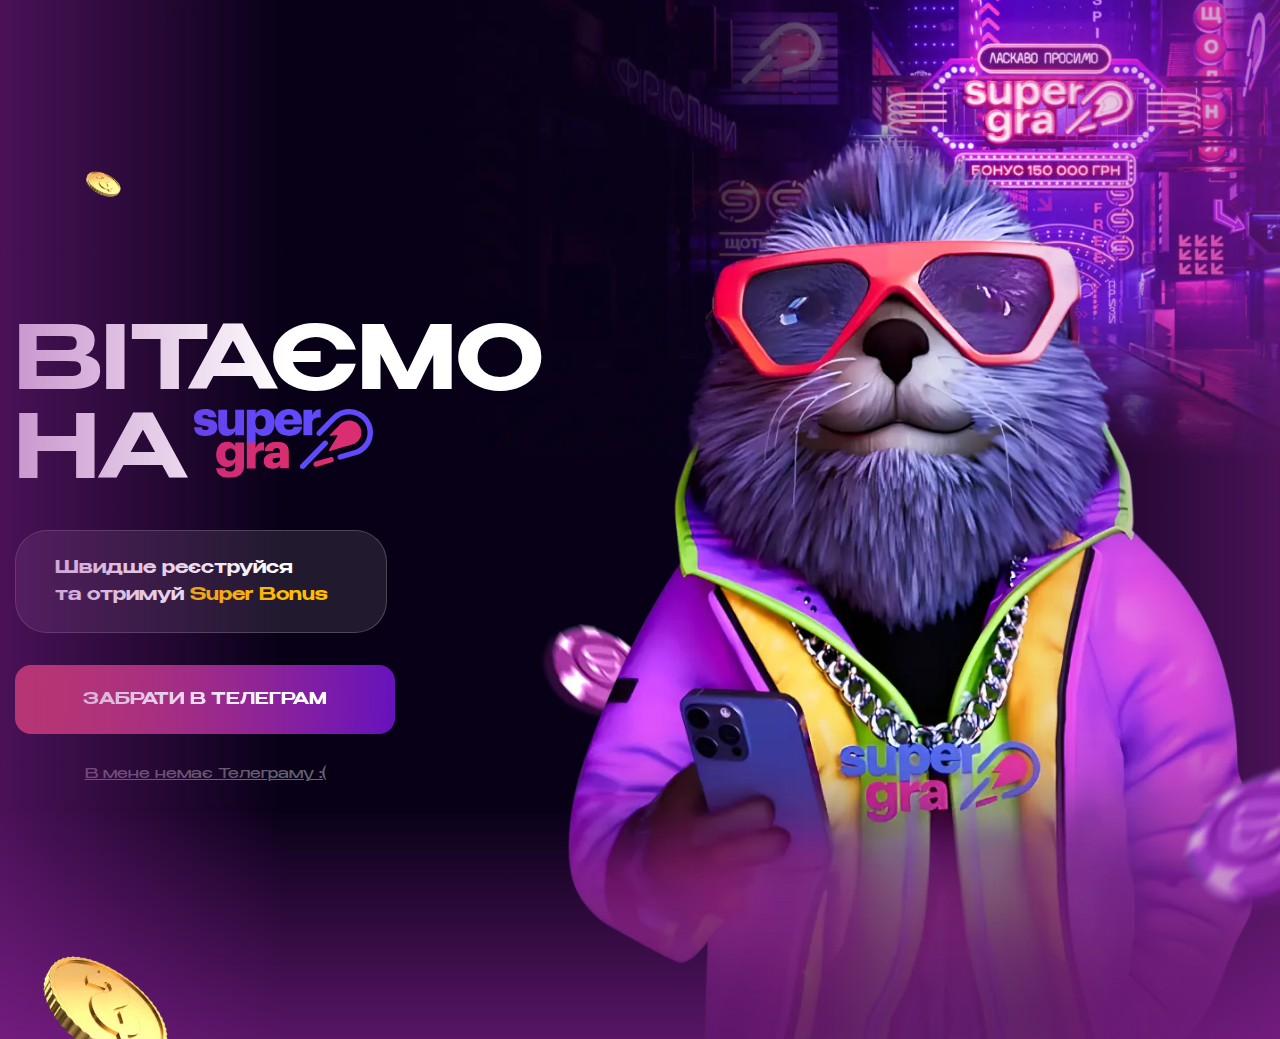
==== index.html @ c42d8935 "first commit" ====
<!DOCTYPE html>
<html lang="en">

<head>
	<title>HomePage</title>
	<meta charset="UTF-8">
	<meta name="format-detection" content="telephone=no">
	<style>
		body {
			opacity: 0;
			visibility: hidden;
			transition: opacity 0.3s ease 0s, visibility 0.3s ease 0s;
		}

		.loaded body {
			opacity: 1;
			visibility: visible;
		}


		/* При використанні прелоадера використати ці стилі */
		/* 
		.loading body>*:not(#fls-preloader) {
				opacity: 0;
				visibility: hidden;
			}

			.loaded body>*:not(#fls-preloader) {
				transition: opacity 0.3s ease 0.1s, visibility 0.3s ease 0.1s;
				opacity: 1;
				visibility: visible;
			}
	*/
	</style>
	<link rel="stylesheet" href="css/style.min.css?_v=20240819234137">
	<link rel="shortcut icon" href="favicon.ico">
	<!-- <meta name="robots" content="noindex, nofollow"> -->
	<meta name="viewport" content="width=device-width, initial-scale=1.0">
</head>

<body>
	<div class="wrapper">
		<main class="page">
			<section class="page__hero hero">
				<div class="hero__bg">
					<img src="img/bg-mob.webp" alt="Image">
					<img src="img/bg.webp" alt="Image">
				</div>
				<div class="hero__gradients">
					<span></span>
				</div>
				<div class="hero__container">
					<div class="hero__content">
						<h1 class="hero__title">
							Вітаємо на
							<svg viewBox="0 0 204 78" fill="none" xmlns="http://www.w3.org/2000/svg">
								<g clip-path="url(#clip0_10_10)">
									<path d="M12.604 0.00179319C19.853 0.00179319 24.9098 2.44553 25.5678 9.38276H16.4818C16.0888 7.43622 15.0187 6.49343 12.694 6.49343C10.5017 6.49343 9.37971 7.43152 9.37971 8.773C9.37971 10.1145 10.7243 10.7149 14.3228 11.1604C22.4713 12.1595 26.406 14.2749 26.406 20.4945C26.4296 27.3943 21.2593 30.49 13.1106 30.49C10.0284 30.49 6.15525 30.0819 3.40913 27.9852C0.426073 25.6916 0 20.6399 0 20.6399H8.89673C9.22814 22.7319 10.1703 23.8951 12.9687 23.9233H13.0539C15.5255 23.9233 16.6523 22.9852 16.6523 21.5358C16.6523 20.0864 15.2318 19.4768 11.1978 18.9232C3.31429 17.896 0 15.6165 0 9.56101C0 3.11158 5.80487 0.00179319 12.604 0.00179319ZM79.0711 0.00179319C85.8561 0.00179319 91.3816 5.01124 91.4858 14.7627V15.5039C91.4858 25.5087 85.9223 30.5134 79.0142 30.5134C74.6252 30.5134 71.4055 28.5012 69.9187 25.6682L69.8714 25.565L69.8335 39.2565L59.8479 39.2237V0.78041H69.9045V5.11443C70.834 3.53042 72.174 2.22127 73.7855 1.32239C75.3971 0.423508 77.2219 -0.0324205 79.0711 0.00179319ZM37.5517 0.78041V18.1352C37.5517 21.4186 38.8443 23.0228 41.7089 23.0228C44.7438 23.0228 46.7135 21.2451 46.7135 17.5255V0.78041H56.7702V29.8614H46.7135V25.3305C45.1368 28.3323 42.2722 30.49 37.386 30.49C31.7043 30.49 27.4949 27.0424 27.4949 19.7019V0.78041H37.5517ZM75.4585 7.50658C71.8411 7.50658 69.6583 10.0676 69.6157 14.8613V15.4523C69.6157 20.4007 71.808 22.9008 75.4585 22.9008C79.1847 22.9008 81.2065 20.3397 81.2444 15.6539V15.0583C81.2444 9.95032 79.0001 7.50658 75.4585 7.50658ZM107.622 30.49C116.5 30.49 121.613 26.7657 122.513 20.2084H113.072C112.679 22.155 111.273 23.656 107.958 23.656C104.364 23.656 102.115 21.4326 101.836 17.5957H122.513V15.0113C122.513 4.56095 115.6 0.00179319 107.565 0.00179319C98.6873 0.00179319 91.6656 5.89304 91.6656 15.2272V15.6727C91.6656 25.171 98.408 30.49 107.622 30.49ZM112.736 11.9859H101.95C102.451 8.50565 104.53 6.56847 107.565 6.56847C110.827 6.56847 112.57 8.50565 112.736 12.0047V11.9859ZM143.464 0.391102H143.606V9.66888C137.484 9.50473 134.113 11.3949 134.113 16.062V29.8426H124.052V0.761655H134.089V6.56847C135.941 2.22509 139.033 0.334818 143.583 0.391102H143.464Z" fill="#604AFA" />
									<path d="M37.5942 37.2585C42.2059 37.2585 44.9474 39.1675 46.6331 42.0755L46.6851 42.1647V38.0371H56.7323V64.7306C56.7323 73.4315 50.9511 78 40.454 78C30.563 78 25.956 73.9052 25.1039 67.3855L25.0754 67.1837H35.0659C35.5394 69.3039 36.8083 70.9784 40.454 70.9784C44.8479 70.9784 46.6518 68.5159 46.6851 64.9511V60.3825C45.8009 62.0065 44.4884 63.3621 42.8871 64.3046C41.2861 65.2474 39.4567 65.7414 37.5942 65.7343C33.4228 65.7343 29.545 63.9614 27.4476 60.3919C24.1 54.7633 24.673 48.3045 27.1967 43.1778C29.1238 39.2707 33.243 37.2585 37.5942 37.2585ZM94.2177 37.2585C102.234 37.2585 107.385 40.4762 107.475 48.0466V67.1509H97.7071V63.7551C96.2868 65.8705 93.7111 67.8169 88.9904 67.8169C83.7065 67.8169 79.0474 65.2561 79.0474 59.0786C79.0474 52.2962 84.7812 49.6085 94.3882 49.557H97.4894V48.8862C97.4894 46.1047 96.8171 44.2661 93.6116 44.2661C90.8939 44.2661 89.8712 45.8374 89.6296 47.6431V47.7183H80.1647C80.6146 40.7107 86.1733 37.2585 94.2225 37.2585H94.2177ZM79.251 37.6524H79.3929V47.0335C73.2379 46.8645 69.8808 48.7782 69.8808 53.4968V67.423H59.8052L59.8383 38.0465H69.8239V43.8908C71.68 39.5098 74.8334 37.6008 79.3929 37.6572L79.251 37.6524ZM97.4799 55.1855H94.8379C90.7897 55.1855 88.9904 55.9641 88.9904 58.3562C88.9904 60.0262 90.1126 61.0861 92.4753 61.0861C95.3162 61.0861 97.4278 59.5101 97.4799 57.0522V55.1761V55.1855ZM41.1927 44.7257C37.4665 44.7257 35.4494 47.296 35.4114 51.2409V51.8083C35.4114 55.8234 37.5422 58.375 41.1358 58.375C44.7296 58.375 46.9265 55.8656 46.9691 51.8083V51.2971C46.9645 47.2914 44.8906 44.7257 41.1927 44.7257Z" fill="#DA2E71" />
									<path d="M152.957 46.4843C152.875 46.6123 152.834 46.7623 152.84 46.914C152.846 47.0658 152.898 47.2122 152.99 47.3334C153.083 47.4549 153.21 47.5455 153.355 47.5932C153.501 47.641 153.658 47.6435 153.805 47.6006C159.416 45.9683 173.321 42.0376 180.239 39.8706C185.112 38.3556 189.183 33.6088 189.742 28.5151C190.599 20.6771 185.225 13.7963 177.11 13.0363C173.128 12.6706 168.833 14.2512 166.38 16.6809C163.928 19.1106 157.242 25.9212 154.174 29.1717C154.069 29.2825 154.001 29.4223 153.978 29.5727C153.956 29.7228 153.98 29.8763 154.048 30.0127C154.116 30.1488 154.225 30.2612 154.359 30.3348C154.493 30.4082 154.647 30.4394 154.799 30.4241L161.869 29.8049C161.992 29.7939 162.116 29.8169 162.227 29.8715C162.338 29.9263 162.431 30.0104 162.495 30.1144C162.561 30.2187 162.595 30.3387 162.595 30.4612C162.597 30.5838 162.563 30.704 162.499 30.8086L152.957 46.4843Z" fill="#DA2E71" />
									<path d="M138.511 65.589C137.771 65.5897 137.056 65.3264 136.496 64.8474C135.937 64.3685 135.57 63.706 135.463 62.9809C135.356 62.2559 135.516 61.517 135.914 60.8994C136.312 60.2818 136.921 59.8269 137.63 59.6179L154.571 54.5757C155.351 54.3501 156.189 54.4389 156.903 54.8228C157.616 55.2066 158.148 55.8546 158.382 56.625C158.615 57.3956 158.532 58.2265 158.15 58.9365C157.768 59.6464 157.118 60.1779 156.342 60.4153L139.401 65.4576C139.113 65.5445 138.812 65.5886 138.511 65.589Z" fill="#DA2E71" />
									<path d="M123.105 68.0465C122.503 68.0439 121.915 67.8662 121.414 67.5356C120.912 67.2052 120.52 66.7363 120.285 66.1871C120.05 65.6379 119.983 65.0325 120.092 64.4459C120.201 63.8595 120.482 63.3174 120.898 62.887L146.594 36.6907C146.875 36.4016 147.21 36.1699 147.582 36.0091C147.952 35.8485 148.352 35.7616 148.757 35.7538C149.162 35.746 149.564 35.8173 149.941 35.9635C150.319 36.1098 150.663 36.3282 150.955 36.6063C151.247 36.8843 151.481 37.2167 151.643 37.5843C151.805 37.952 151.893 38.3477 151.901 38.7487C151.909 39.1498 151.837 39.5487 151.689 39.9222C151.541 40.2959 151.321 40.637 151.04 40.9263L125.33 67.1226C125.042 67.4177 124.696 67.6519 124.313 67.8107C123.931 67.9696 123.52 68.0499 123.105 68.0465Z" fill="#604AFA" />
									<path d="M165.788 57.5168C165.047 57.5158 164.333 57.2502 163.773 56.7689C163.214 56.2876 162.849 55.623 162.745 54.8969C162.642 54.1706 162.805 53.4316 163.205 52.8152C163.608 52.1988 164.22 51.7464 164.93 51.5411C173.126 49.1958 178.813 47.5027 182.312 46.4144C189.888 44.0691 195.768 37.0007 196.617 29.2613C196.944 26.493 196.708 23.6879 195.922 21.0116C195.137 18.3351 193.818 15.842 192.043 13.6796C190.282 11.5566 188.109 9.80473 185.654 8.52777C183.199 7.2508 180.511 6.47461 177.748 6.24509C177.156 6.19351 176.555 6.16536 175.954 6.16536C170.503 6.16536 165.097 8.29953 161.493 11.8689C159.017 14.322 144.377 29.4115 144.225 29.5615C143.95 29.8664 143.615 30.113 143.241 30.2869C142.867 30.4608 142.461 30.5584 142.048 30.5737C141.636 30.5891 141.224 30.5219 140.838 30.3762C140.452 30.2305 140.099 30.0094 139.801 29.7258C139.503 29.4423 139.266 29.1023 139.103 28.726C138.941 28.3496 138.857 27.9449 138.855 27.5356C138.854 27.1263 138.936 26.721 139.097 26.3438C139.257 25.9665 139.492 25.6253 139.789 25.3401C140.395 24.7162 154.618 10.0538 157.142 7.55844C161.876 2.86794 168.908 0.0536499 175.954 0.0536499C176.745 0.0536499 177.534 0.091178 178.321 0.161538C181.898 0.46205 185.379 1.47036 188.557 3.1268C191.733 4.78322 194.543 7.05413 196.819 9.80517C199.113 12.5936 200.818 15.8095 201.837 19.2624C202.855 22.7155 203.163 26.3356 202.742 29.9086C201.64 39.9791 194.002 49.1396 184.167 52.2166C180.626 53.3188 174.898 55.0309 166.65 57.3761C166.371 57.4638 166.079 57.5113 165.788 57.5168Z" fill="#604AFA" />
								</g>
								<defs>
									<clipPath id="clip0_10_10">
										<rect width="204" height="78" fill="white" />
									</clipPath>
								</defs>
							</svg>
						</h1>
						<div class="hero__subtitle border-block ">
							<p class="border-block__text">
								Швидше реєструйся <br> та отримуй <span class="yellow">Super Bonus</span>
							</p>

						</div>
						<a href="#" target="_blank" class="hero__button button">
							<span>
								Забрати в Телеграм
							</span>
						</a>
						<p class="hero__subtext">
							В мене немає Телеграму :(
						</p>
					</div>
					<div class="hero__img">
						<img class="ibg" src="img/main-mob.webp" alt="Image">
						<img class="ibg" src="img/main.webp" alt="Image">
					</div>
				</div>
			</section>
		</main>
	</div>
	<script src="js/app.min.js?_v=20240819234137"></script>
</body>

</html>
---- css/style.min.css ----
@font-face{font-family:Benzin;font-display:swap;src:url(../fonts/Benzin-Regular.woff2) format("woff2");font-weight:400;font-style:normal}@font-face{font-family:Benzin;font-display:swap;src:url(../fonts/Benzin-Semibold.woff2) format("woff2");font-weight:600;font-style:normal}:root{--bg-primary:#080017;--text-primary:#fff;--text-secondary:rgba( 255, 255, 255, 0.4 );--text-accent:#ffbd00}*{padding:0;margin:0;border:0}*,*::after,*::before{box-sizing:border-box}*::after,*::before{display:inline-block}body,html{height:100%;min-width:320px}body{color:var(--text-primary);line-height:1.2;font-family:Benzin,sans-serif;font-size:1.125rem;-ms-text-size-adjust:100%;-moz-text-size-adjust:100%;-webkit-text-size-adjust:100%;-webkit-font-smoothing:antialiased;-moz-osx-font-smoothing:grayscale}button,input,textarea{font-family:Benzin,sans-serif;font-size:inherit;line-height:inherit;color:inherit;background-color:rgba(0,0,0,0)}input,textarea{width:100%}button,option,select{cursor:pointer}a{display:inline-block;color:inherit;text-decoration:none}ul li{list-style:none}img{vertical-align:top}h1,h2,h3,h4,h5,h6{font-weight:inherit;font-size:inherit}.lock body{overflow:hidden;touch-action:none;-ms-scroll-chaining:none;overscroll-behavior:none}.wrapper{min-height:100%;display:flex;flex-direction:column;overflow:hidden}@supports (overflow:clip){.wrapper{overflow:clip}}.wrapper>main{flex:1 1 auto}.wrapper>*{min-width:0}[class*=__container]{max-width:89.375rem;margin:0 auto;padding:0 .9375rem}[class*="--gc"]{display:grid;min-width:0;grid-template-columns:.9375rem 1fr minmax(auto,87.5rem) 1fr .9375rem}[class*="--gc"]>*{min-width:0;grid-column:3/4}.menu__list{display:flex;flex-wrap:wrap;align-items:center;gap:.5rem}.icon-menu{display:none}.spollers{display:grid;gap:15px}.spollers__item{font-size:1.25rem}.spollers__title{width:100%;cursor:default;text-align:left;border:1px solid #eee;padding:.625rem .9375rem;border-radius:.3125rem;position:relative;list-style:none}.spollers__title::-webkit-details-marker,.spollers__title::marker{display:none}._spoller-init .spollers__title{cursor:pointer}._spoller-init .spollers__title::after,._spoller-init .spollers__title::before{content:"";position:absolute;right:10px;top:50%;background-color:#000;height:2px;width:15px;transition:-webkit-transform .5s ease 0s;transition:transform .5s ease 0s;transition:transform .5s ease 0s,-webkit-transform .5s ease 0s}._spoller-init .spollers__title::before{-webkit-transform:translate(-75%,-50%) rotate(40deg);transform:translate(-75%,-50%) rotate(40deg)}._spoller-init .spollers__title::after{-webkit-transform:translate(0,-50%) rotate(-40deg);transform:translate(0,-50%) rotate(-40deg)}._spoller-init .spollers__title._spoller-active::before{-webkit-transform:translateX(-75%) rotate(-40deg);transform:translateX(-75%) rotate(-40deg)}._spoller-init .spollers__title._spoller-active::after{-webkit-transform:rotate(40deg);transform:rotate(40deg)}.spollers__body{padding:1.25rem;border-radius:.3125rem;border:1px solid #eee}.ibg{width:100%;height:100%;-o-object-fit:cover;object-fit:cover}.ibg--top{-o-object-position:top;object-position:top}.ibg--bottom{-o-object-position:bottom;object-position:bottom}.ibg--left{-o-object-position:left;object-position:left}.ibg--right{-o-object-position:right;object-position:right}.ibg--contain{-o-object-fit:contain;object-fit:contain}.cn{position:relative;display:flex;align-items:center;justify-content:space-between;font-family:"Super Webcomic Bros"}.cn:has(.cn__button:hover) span{color:#ee4e0a}.cn__address{color:#000;text-align:center;-webkit-line-clamp:1;display:-webkit-box;-webkit-box-orient:vertical;overflow:hidden;text-overflow:ellipsis;word-break:break-all;transition:color .2s;will-change:color}.cn__button svg path{fill:#fff;will-change:fill;transition:fill .2s}.cn__hint{position:absolute;display:flex;top:0;left:50%;padding:.9375rem 1.25rem .625rem 1.25rem;z-index:100;border-radius:.5rem;white-space:nowrap;pointer-events:none;-webkit-transform:translate(-50%,-100%) scale(.5);transform:translate(-50%,-100%) scale(.5);opacity:0;transition:opacity .3s,-webkit-transform .3s;transition:transform .3s,opacity .3s;transition:transform .3s,opacity .3s,-webkit-transform .3s;color:#fff;font-size:70%}.cn__hint,.cn__hint::after{background-color:#252424}.cn__hint::after{content:"";position:absolute;bottom:0;left:50%;-webkit-transform:translate(-50%,90%);transform:translate(-50%,90%);width:12%;aspect-ratio:1/.55;clip-path:polygon(50% 100%,0 0,100% 0)}.active .cn__hint{-webkit-transform:translate(-50%,-100%) scale(1);transform:translate(-50%,-100%) scale(1);opacity:1}.border-block{border-radius:2rem;border:.0625rem solid rgba(255,255,255,.2);background:rgba(255,255,255,.1);padding:1.5rem 2.5rem}.border-block--pg2{max-width:33.875rem}.border-block--pg2:not(:last-child){margin-bottom:2rem}.border-block__list{display:flex;flex-direction:column;list-style-type:none;counter-reset:item;gap:1rem;max-width:21.875rem}.border-block__list:not(:last-child){margin-bottom:1rem}.border-block__item{font-weight:600;line-height:1.4;position:relative;display:flex;align-items:center;gap:1rem}.border-block__item::before{counter-increment:item;content:counter(item);font-weight:600;font-size:.875rem;display:flex;justify-content:center;align-items:center;border-radius:.5625rem;width:2rem;aspect-ratio:1;padding-top:.1875rem;flex-shrink:0;border:.0625rem solid rgba(255,255,255,.1);background:rgba(141,35,153,.4);box-shadow:0 .25rem 2rem 0 #8d2399}.border-block__info{color:var(--text-secondary);line-height:1.6;font-size:.75rem}.yellow{color:var(--text-accent)}.button{border-radius:1rem;text-align:center;padding:1.5rem 1.5rem;position:relative;overflow:hidden;width:100%}.button--pg2 span{letter-spacing:.1rem}.button span{font-weight:600;line-height:1.2;text-transform:uppercase;font-size:1rem;position:relative;z-index:4}.button::after,.button::before{position:absolute;width:100%;height:100%;top:0;transition:left .3s;will-change:left}.button::after{content:"";left:-100%;background:linear-gradient(92deg,#6612bc 48%,#db4654 100%)}.button::before{content:"";left:0;background:linear-gradient(92deg,#db4654 .48%,#6612bc 100%)}.hero{background-color:var(--bg-primary);position:relative}.hero__bg{pointer-events:none;position:absolute}.hero__bg img{position:absolute;width:100%;height:100%;top:0;left:0;-o-object-fit:cover;object-fit:cover;z-index:1}.hero__bg img:nth-child(1){display:none}.hero__bg img:nth-child(2){display:none}.hero__gradients{pointer-events:none;position:absolute;width:100%;height:100%;top:0;left:0}.hero__gradients::before{content:"";position:absolute;width:22.395833%;height:100%;top:0;left:0;z-index:6;opacity:.5;background:linear-gradient(90deg,#8d2399 0,rgba(8,0,23,0) 100%)}.hero__gradients::after{content:"";position:absolute;width:22.395833%;height:100%;top:0;right:0;z-index:6;opacity:.5;background:linear-gradient(90deg,rgba(8,0,23,0) 0,#8d2399 100%)}.hero__container{display:flex;align-items:center;position:relative;z-index:4;min-height:100svh}.hero__content{display:flex;flex-direction:column;gap:2rem}.hero__content--pg2{display:block}.hero__title{font-weight:600;line-height:1;text-transform:uppercase;position:relative}.hero__title svg{aspect-ratio:204/78;width:2.04em;margin-left:-.25em}.hero__title--pg2:not(:last-child){margin-bottom:1rem}.hero__subtitle{font-weight:600;line-height:1.5}.hero__subtitle p:not(:last-child){margin-bottom:.625rem}.hero__subtitle--pg2{max-width:100%}.hero__subtitle--pg2:not(:last-child){margin-bottom:2rem}.hero__subtext{color:var(--text-secondary);max-width:23.75rem;text-align:center;font-size:.875rem;font-weight:400;line-height:1.2;text-decoration-line:underline}.hero__img{position:relative;z-index:5}.hero__img img{position:relative;z-index:2}.hero__img img:nth-child(1){display:none}.hero__img img:nth-child(2){display:none}.hero__img::after,.hero__img::before{content:"";position:absolute}.hero__img::before{width:19.8%;aspect-ratio:154/161;z-index:1}.hero__img::after{width:32.8%;aspect-ratio:260/269;z-index:7}@media (min-width:47.99875em){.border-block{max-width:23.25rem}.button{max-width:23.75rem}.button--pg2{max-width:21.25rem}.hero::after,.hero::before{content:"";position:absolute;z-index:8}.hero::before{width:5.8%;aspect-ratio:1;top:14%;left:5.2%;background:url(../img/coinSmall.webp) center/cover no-repeat}.hero::after{width:22%;aspect-ratio:418/305;bottom:0;left:0;background:url(../img/coinBig.webp) center/cover no-repeat}.hero__bg{top:0;right:0;aspect-ratio:1671/748}.hero__bg img:nth-child(2){display:block}.hero__gradients span{position:absolute;width:100%;bottom:0;left:0;z-index:6;height:22.395833%;background:linear-gradient(0deg,rgba(141,35,153,.6) 0,rgba(8,0,23,0) 100%)}.hero__content{flex:0 0 44.4%;padding:0 1.875rem 3.75rem 0}.hero__img{left:-.5%;flex:0 0 55.6%;align-self:flex-end;aspect-ratio:778/1023}.hero__img img:nth-child(2){display:block}.hero__img::before{top:52%;left:-6%;background:url(../img/chipSmall.webp) center/cover no-repeat}.hero__img::after{bottom:9%;right:-18%;background:url(../img/chipBig.webp) center/cover no-repeat}}@media (min-width:64.06125em){.hero__bg{width:87%}}@media (min-width:89.375em){.cn{font-size:3rem}.cn{-webkit-column-gap:1.5rem;-moz-column-gap:1.5rem;column-gap:1.5rem}.cn__button svg{width:5.4375rem}.border-block{padding-right:2.5rem}.border-block{padding-left:2.5rem}.border-block__item{font-size:.9375rem}.hero__container--pg2{padding-top:4.375rem}.hero__title{font-size:6.25rem}.hero__subtitle{font-size:1.125rem}.hero__subtitle--pg2{font-size:1.5rem}}@media (min-width:120em){.border-block--pg2{padding:2.5rem}.hero__container{padding-top:4.375rem}}@media (max-width:20em){.cn{font-size:1.375rem}.cn{-webkit-column-gap:.9375rem;-moz-column-gap:.9375rem;column-gap:.9375rem}.cn__button svg{width:2.9375rem}.border-block{padding-right:2rem}.border-block{padding-left:2rem}.border-block__item{font-size:.75rem}.hero__container{padding-top:4.375rem}.hero__container--pg2{padding-top:2.5rem}.hero__title{font-size:3.125rem}.hero__subtitle{font-size:.875rem}.hero__subtitle--pg2{font-size:1.25rem}}@media (max-width:61.99875em){.menu__body{position:fixed;width:100%;height:100%;right:-100%;top:0;overflow:auto;padding-left:.9375rem;padding-right:.9375rem;padding-bottom:1.875rem;padding-top:calc(var(--headH) + 1.875rem);transition:left .3s}.menu-open .menu__body{right:0}.menu__list{flex-direction:column;gap:1.875rem;width:100%}.menu__link{font-size:1.5rem;padding-top:.625rem;padding-bottom:.625rem}.icon-menu{flex-shrink:0;display:block;position:relative;width:2.75rem;height:2.75rem;background-color:red;border-radius:.25rem;z-index:5}.icon-menu span,.icon-menu::after,.icon-menu::before{content:"";transition:all .3s ease 0s;right:.4375rem;position:absolute;width:1.875rem;height:.125rem;background-color:#fff;border-radius:.1875rem;-webkit-backface-visibility:hidden;backface-visibility:hidden}.icon-menu::before{top:.625rem}.icon-menu::after{bottom:.625rem}.icon-menu span{top:calc(50% - .0625rem)}.menu-open .icon-menu span{opacity:0}.menu-open .icon-menu::before{-webkit-backface-visibility:hidden;backface-visibility:hidden;-webkit-transform:rotate(45deg);transform:rotate(45deg);transition:.3s;top:calc(50% - .0625rem)}.menu-open .icon-menu::after{-webkit-backface-visibility:hidden;backface-visibility:hidden;-webkit-transform:rotate(-405deg);transform:rotate(-405deg);transition:.3s;bottom:calc(50% - .0625rem)}}@media (max-width:61.99875em)and (any-hover:none){.icon-menu{cursor:default}}@media (max-width:47.99875em){.border-block{align-self:center;width:100%;max-width:28.125rem}.border-block--pg2{margin-left:auto;margin-right:auto;max-width:37.5rem}.button{max-width:28.125rem}.button{align-self:center}.button--pg2{display:block;margin-left:auto;margin-right:auto}.hero__bg{width:100%;bottom:0;left:0;aspect-ratio:750/800}.hero__bg img:nth-child(1){display:block}.hero__container{flex-direction:column;justify-content:space-between;row-gap:1.25rem}.hero__subtext{align-self:center}.hero__img{width:88%;aspect-ratio:331/335}.hero__img img:nth-child(1){display:block}.hero__img::before{top:16%;left:-2%;background:url(../img/coinSmall-mob.webp) center/cover no-repeat}.hero__img::after{bottom:62%;right:-5%;background:url(../img/coinBig-mob.webp) center/cover no-repeat}}@media (min-width:20em)and (max-width:89.375em){.cn{font-size:clamp(1.375rem ,.9065315315rem + 2.3423423423vw ,3rem)}.cn{-webkit-column-gap:clamp(.9375rem ,.7753378378rem + .8108108108vw ,1.5rem);-moz-column-gap:clamp(.9375rem ,.7753378378rem + .8108108108vw ,1.5rem);column-gap:clamp(.9375rem ,.7753378378rem + .8108108108vw ,1.5rem)}.border-block{padding-right:clamp(2rem ,1.8558558559rem + .7207207207vw ,2.5rem)}.border-block{padding-left:clamp(2rem ,1.8558558559rem + .7207207207vw ,2.5rem)}.border-block__item{font-size:clamp(.75rem ,.6959459459rem + .2702702703vw ,.9375rem)}.hero__container--pg2{padding-top:clamp(2.5rem ,1.9594594595rem + 2.7027027027vw ,4.375rem)}.hero__subtitle{font-size:clamp(.875rem ,.8029279279rem + .3603603604vw ,1.125rem)}.hero__subtitle--pg2{font-size:clamp(1.25rem ,1.1779279279rem + .3603603604vw ,1.5rem)}}@media (min-width:61.99875em)and (max-width:89.375em){.cn__button svg{width:clamp(2.9375rem ,-2.724227775rem + 9.1320031049vw ,5.4375rem)}}@media (min-width:20em)and (max-width:61.99875em){.cn__button svg{width:clamp(2.9375rem ,1.7469883776rem + 5.9525581118vw ,5.4375rem)}.hero__container{padding-top:clamp(4.375rem ,1.9939767553rem + 11.9051162237vw ,9.375rem)}}@media (min-width:47.99875em)and (max-width:120em){.border-block--pg2{padding:clamp(1.5rem ,.833362268rem + 1.3888647767vw ,2.5rem)}}@media (min-width:47.99875em)and (max-width:89.375em){.border-block__info{font-size:clamp(.625rem ,.4799930516rem + .3021056766vw ,.75rem)}.hero__title{font-size:clamp(3rem ,-.7701806592rem + 7.8547475907vw ,6.25rem)}}@media ((min-width:47.99875em) and (max-width:64em)){.hero__bg{width:140%}}@media (min-width:61.99875em)and (max-width:120em){.hero__container{padding-top:clamp(4.375rem ,14.7196046421rem + -8.6205038685vw ,9.375rem)}}@media (min-width:20em)and (max-width:47.99875em){.hero__title{font-size:clamp(3.125rem ,.8927574892rem + 11.1612125541vw ,6.25rem)}}@media (any-hover:hover){.menu__link:hover{color:red}.cn__button:hover svg path{fill:#ee4e0a}.button:hover::before{left:100%}.button:hover::after{left:0}}
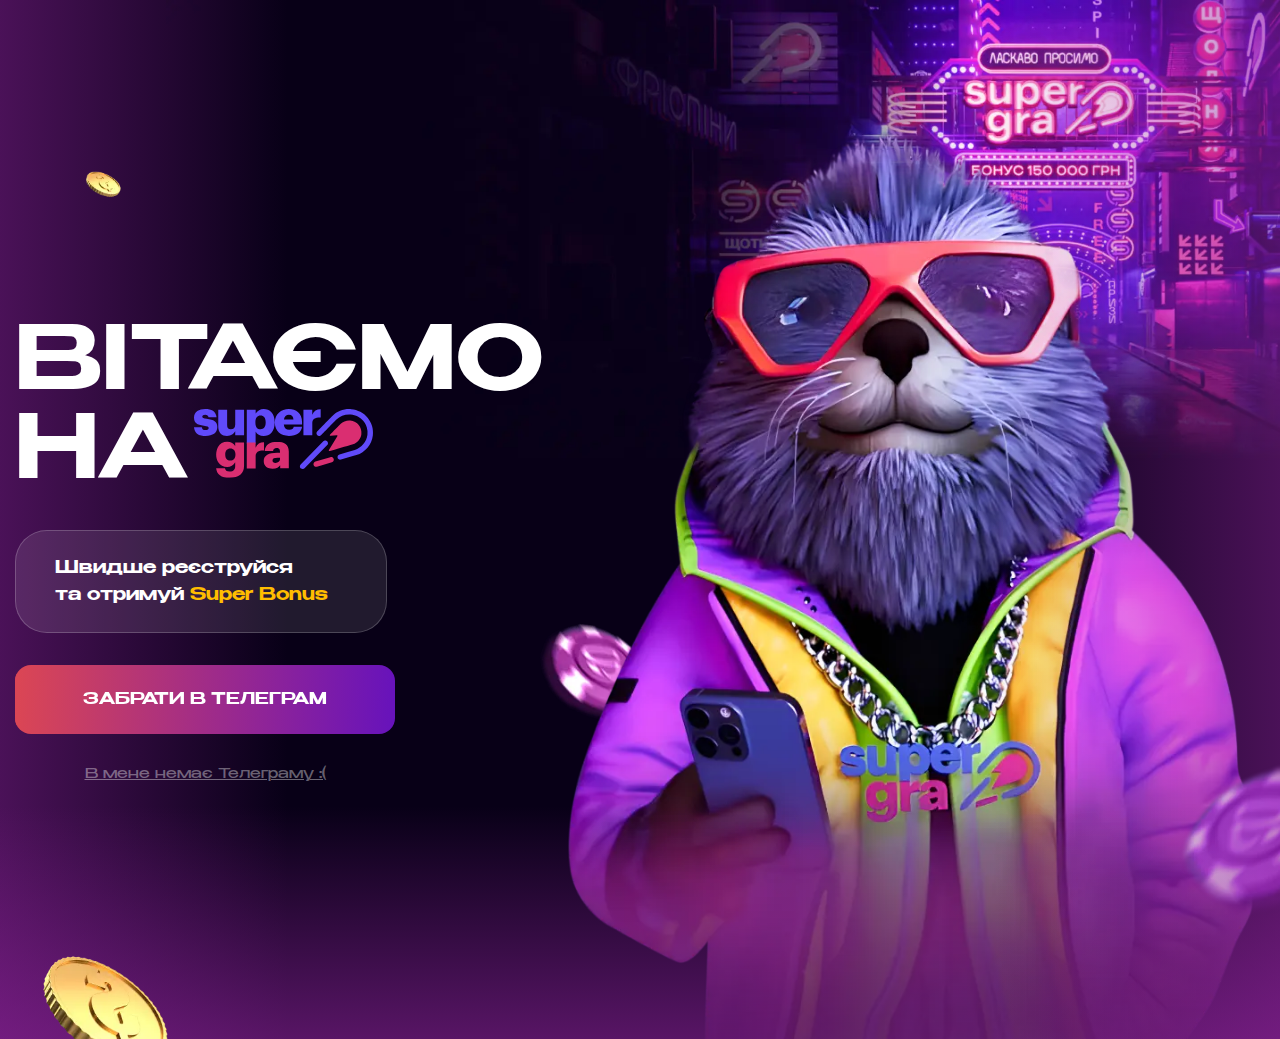
==== commit 42987406: "fixed bg z-index" ====
--- a/index.html
+++ b/index.html
@@ -32,7 +32,7 @@
 			}
 	*/
 	</style>
-	<link rel="stylesheet" href="css/style.min.css?_v=20240819234137">
+	<link rel="stylesheet" href="css/style.min.css?_v=20240820090831">
 	<link rel="shortcut icon" href="favicon.ico">
 	<!-- <meta name="robots" content="noindex, nofollow"> -->
 	<meta name="viewport" content="width=device-width, initial-scale=1.0">
@@ -80,9 +80,9 @@
 								Забрати в Телеграм
 							</span>
 						</a>
-						<p class="hero__subtext">
+						<a href="#" class="hero__subtext">
 							В мене немає Телеграму :(
-						</p>
+						</a>
 					</div>
 					<div class="hero__img">
 						<img class="ibg" src="img/main-mob.webp" alt="Image">
@@ -92,7 +92,7 @@
 			</section>
 		</main>
 	</div>
-	<script src="js/app.min.js?_v=20240819234137"></script>
+	<script src="js/app.min.js?_v=20240820090831"></script>
 </body>
 
 </html>--- a/css/style.min.css
+++ b/css/style.min.css
@@ -1 +1 @@
-@font-face{font-family:Benzin;font-display:swap;src:url(../fonts/Benzin-Regular.woff2) format("woff2");font-weight:400;font-style:normal}@font-face{font-family:Benzin;font-display:swap;src:url(../fonts/Benzin-Semibold.woff2) format("woff2");font-weight:600;font-style:normal}:root{--bg-primary:#080017;--text-primary:#fff;--text-secondary:rgba( 255, 255, 255, 0.4 );--text-accent:#ffbd00}*{padding:0;margin:0;border:0}*,*::after,*::before{box-sizing:border-box}*::after,*::before{display:inline-block}body,html{height:100%;min-width:320px}body{color:var(--text-primary);line-height:1.2;font-family:Benzin,sans-serif;font-size:1.125rem;-ms-text-size-adjust:100%;-moz-text-size-adjust:100%;-webkit-text-size-adjust:100%;-webkit-font-smoothing:antialiased;-moz-osx-font-smoothing:grayscale}button,input,textarea{font-family:Benzin,sans-serif;font-size:inherit;line-height:inherit;color:inherit;background-color:rgba(0,0,0,0)}input,textarea{width:100%}button,option,select{cursor:pointer}a{display:inline-block;color:inherit;text-decoration:none}ul li{list-style:none}img{vertical-align:top}h1,h2,h3,h4,h5,h6{font-weight:inherit;font-size:inherit}.lock body{overflow:hidden;touch-action:none;-ms-scroll-chaining:none;overscroll-behavior:none}.wrapper{min-height:100%;display:flex;flex-direction:column;overflow:hidden}@supports (overflow:clip){.wrapper{overflow:clip}}.wrapper>main{flex:1 1 auto}.wrapper>*{min-width:0}[class*=__container]{max-width:89.375rem;margin:0 auto;padding:0 .9375rem}[class*="--gc"]{display:grid;min-width:0;grid-template-columns:.9375rem 1fr minmax(auto,87.5rem) 1fr .9375rem}[class*="--gc"]>*{min-width:0;grid-column:3/4}.menu__list{display:flex;flex-wrap:wrap;align-items:center;gap:.5rem}.icon-menu{display:none}.spollers{display:grid;gap:15px}.spollers__item{font-size:1.25rem}.spollers__title{width:100%;cursor:default;text-align:left;border:1px solid #eee;padding:.625rem .9375rem;border-radius:.3125rem;position:relative;list-style:none}.spollers__title::-webkit-details-marker,.spollers__title::marker{display:none}._spoller-init .spollers__title{cursor:pointer}._spoller-init .spollers__title::after,._spoller-init .spollers__title::before{content:"";position:absolute;right:10px;top:50%;background-color:#000;height:2px;width:15px;transition:-webkit-transform .5s ease 0s;transition:transform .5s ease 0s;transition:transform .5s ease 0s,-webkit-transform .5s ease 0s}._spoller-init .spollers__title::before{-webkit-transform:translate(-75%,-50%) rotate(40deg);transform:translate(-75%,-50%) rotate(40deg)}._spoller-init .spollers__title::after{-webkit-transform:translate(0,-50%) rotate(-40deg);transform:translate(0,-50%) rotate(-40deg)}._spoller-init .spollers__title._spoller-active::before{-webkit-transform:translateX(-75%) rotate(-40deg);transform:translateX(-75%) rotate(-40deg)}._spoller-init .spollers__title._spoller-active::after{-webkit-transform:rotate(40deg);transform:rotate(40deg)}.spollers__body{padding:1.25rem;border-radius:.3125rem;border:1px solid #eee}.ibg{width:100%;height:100%;-o-object-fit:cover;object-fit:cover}.ibg--top{-o-object-position:top;object-position:top}.ibg--bottom{-o-object-position:bottom;object-position:bottom}.ibg--left{-o-object-position:left;object-position:left}.ibg--right{-o-object-position:right;object-position:right}.ibg--contain{-o-object-fit:contain;object-fit:contain}.cn{position:relative;display:flex;align-items:center;justify-content:space-between;font-family:"Super Webcomic Bros"}.cn:has(.cn__button:hover) span{color:#ee4e0a}.cn__address{color:#000;text-align:center;-webkit-line-clamp:1;display:-webkit-box;-webkit-box-orient:vertical;overflow:hidden;text-overflow:ellipsis;word-break:break-all;transition:color .2s;will-change:color}.cn__button svg path{fill:#fff;will-change:fill;transition:fill .2s}.cn__hint{position:absolute;display:flex;top:0;left:50%;padding:.9375rem 1.25rem .625rem 1.25rem;z-index:100;border-radius:.5rem;white-space:nowrap;pointer-events:none;-webkit-transform:translate(-50%,-100%) scale(.5);transform:translate(-50%,-100%) scale(.5);opacity:0;transition:opacity .3s,-webkit-transform .3s;transition:transform .3s,opacity .3s;transition:transform .3s,opacity .3s,-webkit-transform .3s;color:#fff;font-size:70%}.cn__hint,.cn__hint::after{background-color:#252424}.cn__hint::after{content:"";position:absolute;bottom:0;left:50%;-webkit-transform:translate(-50%,90%);transform:translate(-50%,90%);width:12%;aspect-ratio:1/.55;clip-path:polygon(50% 100%,0 0,100% 0)}.active .cn__hint{-webkit-transform:translate(-50%,-100%) scale(1);transform:translate(-50%,-100%) scale(1);opacity:1}.border-block{border-radius:2rem;border:.0625rem solid rgba(255,255,255,.2);background:rgba(255,255,255,.1);padding:1.5rem 2.5rem}.border-block--pg2{max-width:33.875rem}.border-block--pg2:not(:last-child){margin-bottom:2rem}.border-block__list{display:flex;flex-direction:column;list-style-type:none;counter-reset:item;gap:1rem;max-width:21.875rem}.border-block__list:not(:last-child){margin-bottom:1rem}.border-block__item{font-weight:600;line-height:1.4;position:relative;display:flex;align-items:center;gap:1rem}.border-block__item::before{counter-increment:item;content:counter(item);font-weight:600;font-size:.875rem;display:flex;justify-content:center;align-items:center;border-radius:.5625rem;width:2rem;aspect-ratio:1;padding-top:.1875rem;flex-shrink:0;border:.0625rem solid rgba(255,255,255,.1);background:rgba(141,35,153,.4);box-shadow:0 .25rem 2rem 0 #8d2399}.border-block__info{color:var(--text-secondary);line-height:1.6;font-size:.75rem}.yellow{color:var(--text-accent)}.button{border-radius:1rem;text-align:center;padding:1.5rem 1.5rem;position:relative;overflow:hidden;width:100%}.button--pg2 span{letter-spacing:.1rem}.button span{font-weight:600;line-height:1.2;text-transform:uppercase;font-size:1rem;position:relative;z-index:4}.button::after,.button::before{position:absolute;width:100%;height:100%;top:0;transition:left .3s;will-change:left}.button::after{content:"";left:-100%;background:linear-gradient(92deg,#6612bc 48%,#db4654 100%)}.button::before{content:"";left:0;background:linear-gradient(92deg,#db4654 .48%,#6612bc 100%)}.hero{background-color:var(--bg-primary);position:relative}.hero__bg{pointer-events:none;position:absolute}.hero__bg img{position:absolute;width:100%;height:100%;top:0;left:0;-o-object-fit:cover;object-fit:cover;z-index:1}.hero__bg img:nth-child(1){display:none}.hero__bg img:nth-child(2){display:none}.hero__gradients{pointer-events:none;position:absolute;width:100%;height:100%;top:0;left:0}.hero__gradients::before{content:"";position:absolute;width:22.395833%;height:100%;top:0;left:0;z-index:6;opacity:.5;background:linear-gradient(90deg,#8d2399 0,rgba(8,0,23,0) 100%)}.hero__gradients::after{content:"";position:absolute;width:22.395833%;height:100%;top:0;right:0;z-index:6;opacity:.5;background:linear-gradient(90deg,rgba(8,0,23,0) 0,#8d2399 100%)}.hero__container{display:flex;align-items:center;position:relative;z-index:4;min-height:100svh}.hero__content{display:flex;flex-direction:column;gap:2rem}.hero__content--pg2{display:block}.hero__title{font-weight:600;line-height:1;text-transform:uppercase;position:relative}.hero__title svg{aspect-ratio:204/78;width:2.04em;margin-left:-.25em}.hero__title--pg2:not(:last-child){margin-bottom:1rem}.hero__subtitle{font-weight:600;line-height:1.5}.hero__subtitle p:not(:last-child){margin-bottom:.625rem}.hero__subtitle--pg2{max-width:100%}.hero__subtitle--pg2:not(:last-child){margin-bottom:2rem}.hero__subtext{color:var(--text-secondary);max-width:23.75rem;text-align:center;font-size:.875rem;font-weight:400;line-height:1.2;text-decoration-line:underline}.hero__img{position:relative;z-index:5}.hero__img img{position:relative;z-index:2}.hero__img img:nth-child(1){display:none}.hero__img img:nth-child(2){display:none}.hero__img::after,.hero__img::before{content:"";position:absolute}.hero__img::before{width:19.8%;aspect-ratio:154/161;z-index:1}.hero__img::after{width:32.8%;aspect-ratio:260/269;z-index:7}@media (min-width:47.99875em){.border-block{max-width:23.25rem}.button{max-width:23.75rem}.button--pg2{max-width:21.25rem}.hero::after,.hero::before{content:"";position:absolute;z-index:8}.hero::before{width:5.8%;aspect-ratio:1;top:14%;left:5.2%;background:url(../img/coinSmall.webp) center/cover no-repeat}.hero::after{width:22%;aspect-ratio:418/305;bottom:0;left:0;background:url(../img/coinBig.webp) center/cover no-repeat}.hero__bg{top:0;right:0;aspect-ratio:1671/748}.hero__bg img:nth-child(2){display:block}.hero__gradients span{position:absolute;width:100%;bottom:0;left:0;z-index:6;height:22.395833%;background:linear-gradient(0deg,rgba(141,35,153,.6) 0,rgba(8,0,23,0) 100%)}.hero__content{flex:0 0 44.4%;padding:0 1.875rem 3.75rem 0}.hero__img{left:-.5%;flex:0 0 55.6%;align-self:flex-end;aspect-ratio:778/1023}.hero__img img:nth-child(2){display:block}.hero__img::before{top:52%;left:-6%;background:url(../img/chipSmall.webp) center/cover no-repeat}.hero__img::after{bottom:9%;right:-18%;background:url(../img/chipBig.webp) center/cover no-repeat}}@media (min-width:64.06125em){.hero__bg{width:87%}}@media (min-width:89.375em){.cn{font-size:3rem}.cn{-webkit-column-gap:1.5rem;-moz-column-gap:1.5rem;column-gap:1.5rem}.cn__button svg{width:5.4375rem}.border-block{padding-right:2.5rem}.border-block{padding-left:2.5rem}.border-block__item{font-size:.9375rem}.hero__container--pg2{padding-top:4.375rem}.hero__title{font-size:6.25rem}.hero__subtitle{font-size:1.125rem}.hero__subtitle--pg2{font-size:1.5rem}}@media (min-width:120em){.border-block--pg2{padding:2.5rem}.hero__container{padding-top:4.375rem}}@media (max-width:20em){.cn{font-size:1.375rem}.cn{-webkit-column-gap:.9375rem;-moz-column-gap:.9375rem;column-gap:.9375rem}.cn__button svg{width:2.9375rem}.border-block{padding-right:2rem}.border-block{padding-left:2rem}.border-block__item{font-size:.75rem}.hero__container{padding-top:4.375rem}.hero__container--pg2{padding-top:2.5rem}.hero__title{font-size:3.125rem}.hero__subtitle{font-size:.875rem}.hero__subtitle--pg2{font-size:1.25rem}}@media (max-width:61.99875em){.menu__body{position:fixed;width:100%;height:100%;right:-100%;top:0;overflow:auto;padding-left:.9375rem;padding-right:.9375rem;padding-bottom:1.875rem;padding-top:calc(var(--headH) + 1.875rem);transition:left .3s}.menu-open .menu__body{right:0}.menu__list{flex-direction:column;gap:1.875rem;width:100%}.menu__link{font-size:1.5rem;padding-top:.625rem;padding-bottom:.625rem}.icon-menu{flex-shrink:0;display:block;position:relative;width:2.75rem;height:2.75rem;background-color:red;border-radius:.25rem;z-index:5}.icon-menu span,.icon-menu::after,.icon-menu::before{content:"";transition:all .3s ease 0s;right:.4375rem;position:absolute;width:1.875rem;height:.125rem;background-color:#fff;border-radius:.1875rem;-webkit-backface-visibility:hidden;backface-visibility:hidden}.icon-menu::before{top:.625rem}.icon-menu::after{bottom:.625rem}.icon-menu span{top:calc(50% - .0625rem)}.menu-open .icon-menu span{opacity:0}.menu-open .icon-menu::before{-webkit-backface-visibility:hidden;backface-visibility:hidden;-webkit-transform:rotate(45deg);transform:rotate(45deg);transition:.3s;top:calc(50% - .0625rem)}.menu-open .icon-menu::after{-webkit-backface-visibility:hidden;backface-visibility:hidden;-webkit-transform:rotate(-405deg);transform:rotate(-405deg);transition:.3s;bottom:calc(50% - .0625rem)}}@media (max-width:61.99875em)and (any-hover:none){.icon-menu{cursor:default}}@media (max-width:47.99875em){.border-block{align-self:center;width:100%;max-width:28.125rem}.border-block--pg2{margin-left:auto;margin-right:auto;max-width:37.5rem}.button{max-width:28.125rem}.button{align-self:center}.button--pg2{display:block;margin-left:auto;margin-right:auto}.hero__bg{width:100%;bottom:0;left:0;aspect-ratio:750/800}.hero__bg img:nth-child(1){display:block}.hero__container{flex-direction:column;justify-content:space-between;row-gap:1.25rem}.hero__subtext{align-self:center}.hero__img{width:88%;aspect-ratio:331/335}.hero__img img:nth-child(1){display:block}.hero__img::before{top:16%;left:-2%;background:url(../img/coinSmall-mob.webp) center/cover no-repeat}.hero__img::after{bottom:62%;right:-5%;background:url(../img/coinBig-mob.webp) center/cover no-repeat}}@media (min-width:20em)and (max-width:89.375em){.cn{font-size:clamp(1.375rem ,.9065315315rem + 2.3423423423vw ,3rem)}.cn{-webkit-column-gap:clamp(.9375rem ,.7753378378rem + .8108108108vw ,1.5rem);-moz-column-gap:clamp(.9375rem ,.7753378378rem + .8108108108vw ,1.5rem);column-gap:clamp(.9375rem ,.7753378378rem + .8108108108vw ,1.5rem)}.border-block{padding-right:clamp(2rem ,1.8558558559rem + .7207207207vw ,2.5rem)}.border-block{padding-left:clamp(2rem ,1.8558558559rem + .7207207207vw ,2.5rem)}.border-block__item{font-size:clamp(.75rem ,.6959459459rem + .2702702703vw ,.9375rem)}.hero__container--pg2{padding-top:clamp(2.5rem ,1.9594594595rem + 2.7027027027vw ,4.375rem)}.hero__subtitle{font-size:clamp(.875rem ,.8029279279rem + .3603603604vw ,1.125rem)}.hero__subtitle--pg2{font-size:clamp(1.25rem ,1.1779279279rem + .3603603604vw ,1.5rem)}}@media (min-width:61.99875em)and (max-width:89.375em){.cn__button svg{width:clamp(2.9375rem ,-2.724227775rem + 9.1320031049vw ,5.4375rem)}}@media (min-width:20em)and (max-width:61.99875em){.cn__button svg{width:clamp(2.9375rem ,1.7469883776rem + 5.9525581118vw ,5.4375rem)}.hero__container{padding-top:clamp(4.375rem ,1.9939767553rem + 11.9051162237vw ,9.375rem)}}@media (min-width:47.99875em)and (max-width:120em){.border-block--pg2{padding:clamp(1.5rem ,.833362268rem + 1.3888647767vw ,2.5rem)}}@media (min-width:47.99875em)and (max-width:89.375em){.border-block__info{font-size:clamp(.625rem ,.4799930516rem + .3021056766vw ,.75rem)}.hero__title{font-size:clamp(3rem ,-.7701806592rem + 7.8547475907vw ,6.25rem)}}@media ((min-width:47.99875em) and (max-width:64em)){.hero__bg{width:140%}}@media (min-width:61.99875em)and (max-width:120em){.hero__container{padding-top:clamp(4.375rem ,14.7196046421rem + -8.6205038685vw ,9.375rem)}}@media (min-width:20em)and (max-width:47.99875em){.hero__title{font-size:clamp(3.125rem ,.8927574892rem + 11.1612125541vw ,6.25rem)}}@media (any-hover:hover){.menu__link:hover{color:red}.cn__button:hover svg path{fill:#ee4e0a}.button:hover::before{left:100%}.button:hover::after{left:0}}+@font-face{font-family:Benzin;font-display:swap;src:url(../fonts/Benzin-Regular.woff2) format("woff2");font-weight:400;font-style:normal}@font-face{font-family:Benzin;font-display:swap;src:url(../fonts/Benzin-Semibold.woff2) format("woff2");font-weight:600;font-style:normal}:root{--bg-primary:#080017;--text-primary:#fff;--text-secondary:rgba( 255, 255, 255, 0.4 );--text-accent:#ffbd00}*{padding:0;margin:0;border:0}*,*::after,*::before{box-sizing:border-box}*::after,*::before{display:inline-block}body,html{height:100%;min-width:320px}body{color:var(--text-primary);line-height:1.2;font-family:Benzin,sans-serif;font-size:1.125rem;-ms-text-size-adjust:100%;-moz-text-size-adjust:100%;-webkit-text-size-adjust:100%;-webkit-font-smoothing:antialiased;-moz-osx-font-smoothing:grayscale}button,input,textarea{font-family:Benzin,sans-serif;font-size:inherit;line-height:inherit;color:inherit;background-color:rgba(0,0,0,0)}input,textarea{width:100%}button,option,select{cursor:pointer}a{display:inline-block;color:inherit;text-decoration:none}ul li{list-style:none}img{vertical-align:top}h1,h2,h3,h4,h5,h6{font-weight:inherit;font-size:inherit}.lock body{overflow:hidden;touch-action:none;-ms-scroll-chaining:none;overscroll-behavior:none}.wrapper{min-height:100%;display:flex;flex-direction:column;overflow:hidden}@supports (overflow:clip){.wrapper{overflow:clip}}.wrapper>main{flex:1 1 auto}.wrapper>*{min-width:0}[class*=__container]{max-width:89.375rem;margin:0 auto;padding:0 .9375rem}[class*="--gc"]{display:grid;min-width:0;grid-template-columns:.9375rem 1fr minmax(auto,87.5rem) 1fr .9375rem}[class*="--gc"]>*{min-width:0;grid-column:3/4}.menu__list{display:flex;flex-wrap:wrap;align-items:center;gap:.5rem}.icon-menu{display:none}.spollers{display:grid;gap:15px}.spollers__item{font-size:1.25rem}.spollers__title{width:100%;cursor:default;text-align:left;border:1px solid #eee;padding:.625rem .9375rem;border-radius:.3125rem;position:relative;list-style:none}.spollers__title::-webkit-details-marker,.spollers__title::marker{display:none}._spoller-init .spollers__title{cursor:pointer}._spoller-init .spollers__title::after,._spoller-init .spollers__title::before{content:"";position:absolute;right:10px;top:50%;background-color:#000;height:2px;width:15px;transition:-webkit-transform .5s ease 0s;transition:transform .5s ease 0s;transition:transform .5s ease 0s,-webkit-transform .5s ease 0s}._spoller-init .spollers__title::before{-webkit-transform:translate(-75%,-50%) rotate(40deg);transform:translate(-75%,-50%) rotate(40deg)}._spoller-init .spollers__title::after{-webkit-transform:translate(0,-50%) rotate(-40deg);transform:translate(0,-50%) rotate(-40deg)}._spoller-init .spollers__title._spoller-active::before{-webkit-transform:translateX(-75%) rotate(-40deg);transform:translateX(-75%) rotate(-40deg)}._spoller-init .spollers__title._spoller-active::after{-webkit-transform:rotate(40deg);transform:rotate(40deg)}.spollers__body{padding:1.25rem;border-radius:.3125rem;border:1px solid #eee}.ibg{width:100%;height:100%;-o-object-fit:cover;object-fit:cover}.ibg--top{-o-object-position:top;object-position:top}.ibg--bottom{-o-object-position:bottom;object-position:bottom}.ibg--left{-o-object-position:left;object-position:left}.ibg--right{-o-object-position:right;object-position:right}.ibg--contain{-o-object-fit:contain;object-fit:contain}.cn{position:relative;display:flex;align-items:center;justify-content:space-between;font-family:"Super Webcomic Bros"}.cn:has(.cn__button:hover) span{color:#ee4e0a}.cn__address{color:#000;text-align:center;-webkit-line-clamp:1;display:-webkit-box;-webkit-box-orient:vertical;overflow:hidden;text-overflow:ellipsis;word-break:break-all;transition:color .2s;will-change:color}.cn__button svg path{fill:#fff;will-change:fill;transition:fill .2s}.cn__hint{position:absolute;display:flex;top:0;left:50%;padding:.9375rem 1.25rem .625rem 1.25rem;z-index:100;border-radius:.5rem;white-space:nowrap;pointer-events:none;-webkit-transform:translate(-50%,-100%) scale(.5);transform:translate(-50%,-100%) scale(.5);opacity:0;transition:opacity .3s,-webkit-transform .3s;transition:transform .3s,opacity .3s;transition:transform .3s,opacity .3s,-webkit-transform .3s;color:#fff;font-size:70%}.cn__hint,.cn__hint::after{background-color:#252424}.cn__hint::after{content:"";position:absolute;bottom:0;left:50%;-webkit-transform:translate(-50%,90%);transform:translate(-50%,90%);width:12%;aspect-ratio:1/.55;clip-path:polygon(50% 100%,0 0,100% 0)}.active .cn__hint{-webkit-transform:translate(-50%,-100%) scale(1);transform:translate(-50%,-100%) scale(1);opacity:1}.border-block{border-radius:2rem;border:.0625rem solid rgba(255,255,255,.2);background:rgba(255,255,255,.1);padding:1.5rem 2.5rem}.border-block--pg2{max-width:33.875rem}.border-block--pg2:not(:last-child){margin-bottom:2rem}.border-block__list{display:flex;flex-direction:column;list-style-type:none;counter-reset:item;gap:1rem;max-width:21.875rem}.border-block__list:not(:last-child){margin-bottom:1rem}.border-block__item{font-weight:600;line-height:1.4;position:relative;display:flex;align-items:center;gap:1rem}.border-block__item::before{counter-increment:item;content:counter(item);font-weight:600;font-size:.875rem;display:flex;justify-content:center;align-items:center;border-radius:.5625rem;width:2rem;aspect-ratio:1;padding-top:.1875rem;flex-shrink:0;border:.0625rem solid rgba(255,255,255,.1);background:rgba(141,35,153,.4);box-shadow:0 .25rem 2rem 0 #8d2399}.border-block__info{color:var(--text-secondary);line-height:1.6;font-size:.75rem}.yellow{color:var(--text-accent)}.button{border-radius:1rem;text-align:center;padding:1.5rem 1.5rem;position:relative;overflow:hidden;width:100%}.button--pg2 span{letter-spacing:.1rem}.button span{font-weight:600;line-height:1.2;text-transform:uppercase;font-size:1rem;position:relative;z-index:4}.button::after,.button::before{position:absolute;width:calc(100% + .125rem);height:100%;top:0;transition:left .3s;will-change:left}.button::after{content:"";left:-100%;background:linear-gradient(92deg,#6612bc 48%,#db4654 100%)}.button::before{content:"";left:0;background:linear-gradient(92deg,#db4654 .48%,#6612bc 100%)}.hero{background-color:var(--bg-primary);position:relative}.hero__bg{pointer-events:none;position:absolute}.hero__bg img{position:absolute;width:100%;height:100%;top:0;left:0;-o-object-fit:cover;object-fit:cover;z-index:1}.hero__bg img:nth-child(1){display:none}.hero__bg img:nth-child(2){display:none}.hero__gradients{pointer-events:none;position:absolute;width:100%;height:100%;top:0;left:0;z-index:6}.hero__gradients::before{content:"";position:absolute;width:22.395833%;height:100%;top:0;left:0;z-index:6;opacity:.5;background:linear-gradient(90deg,#8d2399 0,rgba(8,0,23,0) 100%)}.hero__gradients::after{content:"";position:absolute;width:22.395833%;height:100%;top:0;right:0;z-index:6;opacity:.5;background:linear-gradient(90deg,rgba(8,0,23,0) 0,#8d2399 100%)}.hero__container{display:flex;align-items:center;min-height:100svh}.hero__content{display:flex;flex-direction:column;gap:2rem;position:relative;z-index:8}.hero__content--pg2{display:block}.hero__title{font-weight:600;line-height:1;text-transform:uppercase;position:relative}.hero__title svg{aspect-ratio:204/78;width:2.04em;margin-left:-.25em}.hero__title--pg2:not(:last-child){margin-bottom:1rem}.hero__subtitle{font-weight:600;line-height:1.5}.hero__subtitle p:not(:last-child){margin-bottom:.625rem}.hero__subtitle--pg2{max-width:100%}.hero__subtitle--pg2:not(:last-child){margin-bottom:2rem}.hero__subtext{color:var(--text-secondary);max-width:23.75rem;text-align:center;font-size:.875rem;font-weight:400;line-height:1.2;text-decoration-line:underline;transition:color .3s;will-change:color}.hero__img{position:relative;z-index:5}.hero__img img{position:relative;z-index:2}.hero__img img:nth-child(1){display:none}.hero__img img:nth-child(2){display:none}.hero__img::after,.hero__img::before{content:"";position:absolute}.hero__img::before{width:19.8%;aspect-ratio:154/161;z-index:1}.hero__img::after{width:32.8%;aspect-ratio:260/269;z-index:7}@media (min-width:47.99875em){.border-block{max-width:23.25rem}.button{max-width:23.75rem}.button--pg2{max-width:21.25rem}.hero::after,.hero::before{content:"";position:absolute;z-index:7;pointer-events:none}.hero::before{width:5.8%;aspect-ratio:1;top:14%;left:5.2%;background:url(../img/coinSmall.webp) center/cover no-repeat}.hero::after{width:22%;aspect-ratio:418/305;bottom:0;left:0;background:url(../img/coinBig.webp) center/cover no-repeat}.hero__bg{top:0;right:0;aspect-ratio:1671/748}.hero__bg img:nth-child(2){display:block}.hero__gradients span{position:absolute;width:100%;bottom:0;left:0;z-index:6;height:22.395833%;background:linear-gradient(0deg,rgba(141,35,153,.6) 0,rgba(8,0,23,0) 100%)}.hero__content{flex:0 0 44.4%;padding:0 1.875rem 3.75rem 0}.hero__img{left:-.5%;flex:0 0 55.6%;align-self:flex-end;aspect-ratio:778/1023}.hero__img img:nth-child(2){display:block}.hero__img::before{top:52%;left:-6%;background:url(../img/chipSmall.webp) center/cover no-repeat}.hero__img::after{bottom:9%;right:-18%;background:url(../img/chipBig.webp) center/cover no-repeat}}@media (min-width:64.06125em){.hero__bg{width:87%}}@media (min-width:89.375em){.cn{font-size:3rem}.cn{-webkit-column-gap:1.5rem;-moz-column-gap:1.5rem;column-gap:1.5rem}.cn__button svg{width:5.4375rem}.border-block{padding-right:2.5rem}.border-block{padding-left:2.5rem}.border-block__item{font-size:.9375rem}.hero__container--pg2{padding-top:4.375rem}.hero__title{font-size:6.25rem}.hero__subtitle{font-size:1.125rem}.hero__subtitle--pg2{font-size:1.5rem}}@media (min-width:120em){.border-block--pg2{padding:2.5rem}.hero__container{padding-top:4.375rem}}@media (max-width:20em){.cn{font-size:1.375rem}.cn{-webkit-column-gap:.9375rem;-moz-column-gap:.9375rem;column-gap:.9375rem}.cn__button svg{width:2.9375rem}.border-block{padding-right:2rem}.border-block{padding-left:2rem}.border-block__item{font-size:.75rem}.hero__container{padding-top:4.375rem}.hero__container--pg2{padding-top:2.5rem}.hero__title{font-size:3.125rem}.hero__subtitle{font-size:.875rem}.hero__subtitle--pg2{font-size:1.25rem}}@media (max-width:61.99875em){.menu__body{position:fixed;width:100%;height:100%;right:-100%;top:0;overflow:auto;padding-left:.9375rem;padding-right:.9375rem;padding-bottom:1.875rem;padding-top:calc(var(--headH) + 1.875rem);transition:left .3s}.menu-open .menu__body{right:0}.menu__list{flex-direction:column;gap:1.875rem;width:100%}.menu__link{font-size:1.5rem;padding-top:.625rem;padding-bottom:.625rem}.icon-menu{flex-shrink:0;display:block;position:relative;width:2.75rem;height:2.75rem;background-color:red;border-radius:.25rem;z-index:5}.icon-menu span,.icon-menu::after,.icon-menu::before{content:"";transition:all .3s ease 0s;right:.4375rem;position:absolute;width:1.875rem;height:.125rem;background-color:#fff;border-radius:.1875rem;-webkit-backface-visibility:hidden;backface-visibility:hidden}.icon-menu::before{top:.625rem}.icon-menu::after{bottom:.625rem}.icon-menu span{top:calc(50% - .0625rem)}.menu-open .icon-menu span{opacity:0}.menu-open .icon-menu::before{-webkit-backface-visibility:hidden;backface-visibility:hidden;-webkit-transform:rotate(45deg);transform:rotate(45deg);transition:.3s;top:calc(50% - .0625rem)}.menu-open .icon-menu::after{-webkit-backface-visibility:hidden;backface-visibility:hidden;-webkit-transform:rotate(-405deg);transform:rotate(-405deg);transition:.3s;bottom:calc(50% - .0625rem)}}@media (max-width:61.99875em)and (any-hover:none){.icon-menu{cursor:default}}@media (max-width:47.99875em){.border-block{align-self:center;width:100%;max-width:28.125rem}.border-block--pg2{margin-left:auto;margin-right:auto;max-width:37.5rem}.button{max-width:28.125rem}.button{align-self:center}.button--pg2{display:block;margin-left:auto;margin-right:auto}.hero__bg{width:100%;bottom:0;left:0;aspect-ratio:750/800}.hero__bg img:nth-child(1){display:block}.hero__container{flex-direction:column;justify-content:space-between;row-gap:1.25rem}.hero__subtext{align-self:center}.hero__img{width:88%;aspect-ratio:331/335}.hero__img img:nth-child(1){display:block}.hero__img::before{top:16%;left:-2%;background:url(../img/coinSmall-mob.webp) center/cover no-repeat}.hero__img::after{bottom:62%;right:-5%;background:url(../img/coinBig-mob.webp) center/cover no-repeat}}@media (min-width:20em)and (max-width:89.375em){.cn{font-size:clamp(1.375rem ,.9065315315rem + 2.3423423423vw ,3rem)}.cn{-webkit-column-gap:clamp(.9375rem ,.7753378378rem + .8108108108vw ,1.5rem);-moz-column-gap:clamp(.9375rem ,.7753378378rem + .8108108108vw ,1.5rem);column-gap:clamp(.9375rem ,.7753378378rem + .8108108108vw ,1.5rem)}.border-block{padding-right:clamp(2rem ,1.8558558559rem + .7207207207vw ,2.5rem)}.border-block{padding-left:clamp(2rem ,1.8558558559rem + .7207207207vw ,2.5rem)}.border-block__item{font-size:clamp(.75rem ,.6959459459rem + .2702702703vw ,.9375rem)}.hero__container--pg2{padding-top:clamp(2.5rem ,1.9594594595rem + 2.7027027027vw ,4.375rem)}.hero__subtitle{font-size:clamp(.875rem ,.8029279279rem + .3603603604vw ,1.125rem)}.hero__subtitle--pg2{font-size:clamp(1.25rem ,1.1779279279rem + .3603603604vw ,1.5rem)}}@media (min-width:61.99875em)and (max-width:89.375em){.cn__button svg{width:clamp(2.9375rem ,-2.724227775rem + 9.1320031049vw ,5.4375rem)}}@media (min-width:20em)and (max-width:61.99875em){.cn__button svg{width:clamp(2.9375rem ,1.7469883776rem + 5.9525581118vw ,5.4375rem)}.hero__container{padding-top:clamp(4.375rem ,1.9939767553rem + 11.9051162237vw ,9.375rem)}}@media (min-width:47.99875em)and (max-width:120em){.border-block--pg2{padding:clamp(1.5rem ,.833362268rem + 1.3888647767vw ,2.5rem)}}@media (min-width:47.99875em)and (max-width:89.375em){.border-block__info{font-size:clamp(.625rem ,.4799930516rem + .3021056766vw ,.75rem)}.hero__title{font-size:clamp(3rem ,-.7701806592rem + 7.8547475907vw ,6.25rem)}}@media ((min-width:47.99875em) and (max-width:64em)){.hero__bg{width:140%}}@media (min-width:61.99875em)and (max-width:120em){.hero__container{padding-top:clamp(4.375rem ,14.7196046421rem + -8.6205038685vw ,9.375rem)}}@media (min-width:20em)and (max-width:47.99875em){.hero__title{font-size:clamp(3.125rem ,.8927574892rem + 11.1612125541vw ,6.25rem)}}@media (any-hover:hover){.menu__link:hover{color:red}.cn__button:hover svg path{fill:#ee4e0a}.button:hover::before{left:100%}.button:hover::after{left:0}.hero__subtext:hover{color:var(--text-accent)}}